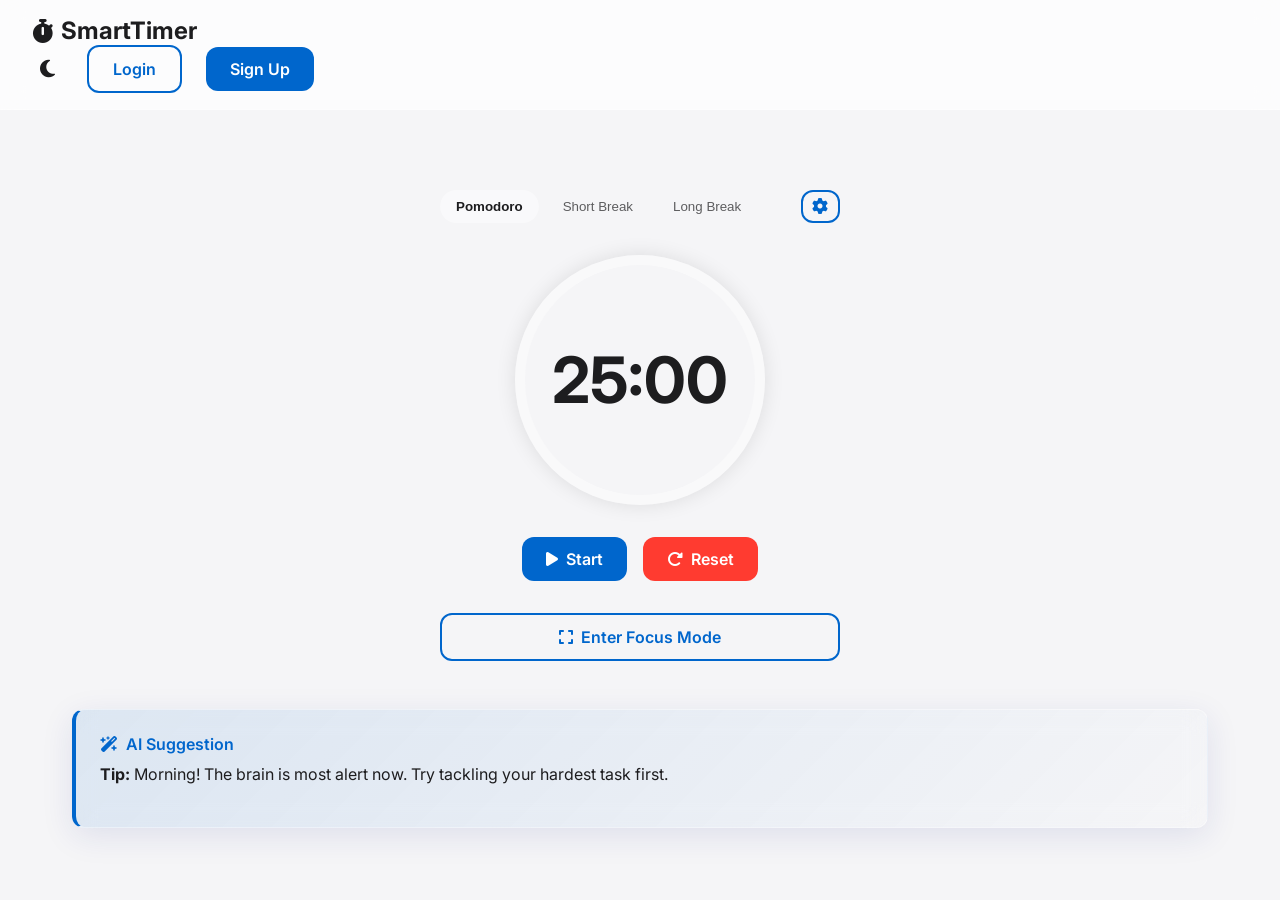
==== index.html @ f1d7639c "Initial commit" ====
<!DOCTYPE html>
<html lang="en">
<head>
    <meta charset="UTF-8">
    <meta name="viewport" content="width=device-width, initial-scale=1.0">
    <title>Smart Study Timer</title>
    <link rel="stylesheet" href="style.css">
    <link rel="stylesheet" href="https://cdnjs.cloudflare.com/ajax/libs/font-awesome/6.4.0/css/all.min.css">
</head>
<body>
    <nav>
        <div class="nav-brand">
            <i class="fa-solid fa-stopwatch"></i>
            <span>SmartTimer</span>
        </div>
        <div class="nav-links">
            <button class="theme-toggle" id="themeToggle" aria-label="Toggle Theme">
                <i class="fa-solid fa-moon"></i>
            </button>
            <a href="login.html" class="btn btn-outline">Login</a>
            <a href="register.html" class="btn btn-primary">Sign Up</a>
        </div>
    </nav>

    <div class="container">
        <div class="timer-container">
            <div class="timer-modes">
                <button class="timer-mode-btn active" data-mode="pomodoro">Pomodoro</button>
                <button class="timer-mode-btn" data-mode="shortBreak">Short Break</button>
                <button class="timer-mode-btn" data-mode="longBreak">Long Break</button>
                <button class="btn btn-outline" id="settingsBtn" style="padding: 0.4rem 0.6rem; margin-left: auto;" title="Timer Settings"><i class="fa-solid fa-gear"></i></button>
            </div>

            <div class="circular-progress" id="progressCircle">
                <div class="time-display" id="timeDisplay">25:00</div>
            </div>

            <div class="timer-controls">
                <button class="btn btn-primary" id="startBtn"><i class="fa-solid fa-play"></i> Start</button>
                <button class="btn btn-outline" id="pauseBtn" style="display:none;"><i class="fa-solid fa-pause"></i> Pause</button>
                <button class="btn btn-danger" id="resetBtn"><i class="fa-solid fa-rotate-right"></i> Reset</button>
            </div>

            <button class="btn btn-outline mt-1" id="focusModeBtn" style="width: 100%;">
                <i class="fa-solid fa-expand"></i> Enter Focus Mode
            </button>

            <div class="quote-display" id="quoteDisplay">
                "Stay focused, ignore the distractions, and you will accomplish your goals much faster."
            </div>
        </div>

        <div class="ai-suggestions glass-card">
            <div class="ai-header">
                <i class="fa-solid fa-wand-magic-sparkles"></i> AI Suggestion
            </div>
            <p id="aiText">Loading suggestion...</p>
        </div>

        <!-- Settings Modal -->
        <div class="modal" id="settingsModal">
            <div class="modal-content glass-card">
                <div class="modal-header">
                    <h3>Timer Settings</h3>
                    <button class="close-modal" id="closeSettingsBtn"><i class="fa-solid fa-xmark"></i></button>
                </div>
                <div class="settings-form">
                    <div class="form-group">
                        <label for="pomodoroSetting">Pomodoro (minutes)</label>
                        <input type="number" id="pomodoroSetting" class="form-input" min="1" value="25">
                    </div>
                    <div class="form-group">
                        <label for="shortBreakSetting">Short Break (minutes)</label>
                        <input type="number" id="shortBreakSetting" class="form-input" min="1" value="5">
                    </div>
                    <div class="form-group">
                        <label for="longBreakSetting">Long Break (minutes)</label>
                        <input type="number" id="longBreakSetting" class="form-input" min="1" value="15">
                    </div>
                    <button class="btn btn-primary mt-1" id="saveSettingsBtn" style="width: 100%;">Save Changes</button>
                </div>
            </div>
        </div>
    </div>

    <script src="script.js"></script>
</body>
</html>
---- style.css ----
@import url('https://fonts.googleapis.com/css2?family=Inter:wght@300;400;500;600;700&display=swap');

:root {
  /* Light Theme Variables */
  --bg-color: #f5f5f7;
  --text-color: #1d1d1f;
  --card-bg: rgba(255, 255, 255, 0.7);
  --card-border: rgba(255, 255, 255, 0.4);
  --primary-color: #0066cc;
  --primary-hover: #005bb5;
  --success-color: #28cd41;
  --danger-color: #ff3b30;
  --shadow: 0 8px 32px 0 rgba(31, 38, 135, 0.1);
  --glass-blur: blur(12px);
  --input-bg: rgba(255, 255, 255, 0.8);
  --input-border: rgba(0, 0, 0, 0.1);
}

[data-theme="dark"] {
  /* Dark Theme Variables */
  --bg-color: #121212;
  --text-color: #f5f5f7;
  --card-bg: rgba(30, 30, 30, 0.7);
  --card-border: rgba(255, 255, 255, 0.1);
  --primary-color: #0a84ff;
  --primary-hover: #0070e0;
  --success-color: #32d74b;
  --danger-color: #ff453a;
  --shadow: 0 8px 32px 0 rgba(0, 0, 0, 0.4);
  --input-bg: rgba(40, 40, 40, 0.8);
  --input-border: rgba(255, 255, 255, 0.2);
}

* {
  box-sizing: border-box;
  margin: 0;
  padding: 0;
}

body {
  font-family: 'Inter', sans-serif;
  background-color: var(--bg-color);
  color: var(--text-color);
  min-height: 100vh;
  transition: background-color 0.4s ease, color 0.4s ease;
  overflow-x: hidden;
}

/* Typography */
h1, h2, h3 { font-weight: 600; margin-bottom: 1rem; }
p { line-height: 1.6; margin-bottom: 1rem; }
a { color: var(--primary-color); text-decoration: none; transition: color 0.2s; }
a:hover { color: var(--primary-hover); }

/* Layout Utilities */
.container {
  width: 100%;
  max-width: 1200px;
  margin: 0 auto;
  padding: 2rem;
}

.flex-center {
  display: flex;
  justify-content: center;
  align-items: center;
}

.flex-between {
  display: flex;
  justify-content: space-between;
  align-items: center;
}

.flex-col {
  display: flex;
  flex-direction: column;
}

.grid {
  display: grid;
  gap: 1.5rem;
}
.grid-cols-2 { grid-template-columns: repeat(2, 1fr); }
.grid-cols-3 { grid-template-columns: repeat(3, 1fr); }

/* Glassmorphism Classes */
.glass-card {
  background: var(--card-bg);
  backdrop-filter: var(--glass-blur);
  -webkit-backdrop-filter: var(--glass-blur);
  border: 1px solid var(--card-border);
  border-radius: 20px;
  box-shadow: var(--shadow);
  padding: 2rem;
  transition: transform 0.3s ease, box-shadow 0.3s ease;
}
.glass-card:hover {
  transform: translateY(-5px);
  box-shadow: 0 12px 40px 0 rgba(0,0,0,0.15);
}

/* Navbar */
nav {
  padding: 1rem 2rem;
  background: var(--card-bg);
  backdrop-filter: var(--glass-blur);
  -webkit-backdrop-filter: var(--glass-blur);
  border-bottom: 1px solid var(--card-border);
  position: sticky;
  top: 0;
  z-index: 100;
}
.nav-brand { font-size: 1.5rem; font-weight: 700; display: flex; align-items: center; gap: 0.5rem; }
.nav-links { display: flex; gap: 1.5rem; align-items: center; }

/* Buttons */
.btn {
  padding: 0.75rem 1.5rem;
  border-radius: 12px;
  border: none;
  font-family: inherit;
  font-weight: 600;
  font-size: 1rem;
  cursor: pointer;
  transition: all 0.3s ease;
  display: inline-flex;
  align-items: center;
  justify-content: center;
  gap: 0.5rem;
}
.btn-primary { background-color: var(--primary-color); color: white; }
.btn-primary:hover { background-color: var(--primary-hover); transform: scale(1.02); }
.btn-outline { background: transparent; border: 2px solid var(--primary-color); color: var(--primary-color); }
.btn-outline:hover { background: var(--primary-color); color: white; }
.btn-danger { background-color: var(--danger-color); color: white; }
.btn-danger:hover { opacity: 0.9; }

/* Theme Toggle */
.theme-toggle {
  background: none;
  border: none;
  font-size: 1.25rem;
  color: var(--text-color);
  cursor: pointer;
  padding: 0.5rem;
  border-radius: 50%;
  transition: background-color 0.2s;
}
.theme-toggle:hover { background-color: rgba(128,128,128,0.2); }

/* Forms */
.form-group { margin-bottom: 1.5rem; }
.form-label { display: block; margin-bottom: 0.5rem; font-weight: 500; font-size: 0.9rem; }
.form-input {
  width: 100%;
  padding: 0.75rem 1rem;
  border-radius: 10px;
  border: 1px solid var(--input-border);
  background: var(--input-bg);
  color: var(--text-color);
  font-family: inherit;
  font-size: 1rem;
  transition: border-color 0.3s;
}
.form-input:focus { outline: none; border-color: var(--primary-color); }
.error-msg { color: var(--danger-color); font-size: 0.8rem; margin-top: 0.3rem; display: none; }
.error-msg.active { display: block; }

/* Pomodoro Timer */
.timer-container { text-align: center; margin: 3rem auto; max-width: 400px; }
.circular-progress {
  width: 250px;
  height: 250px;
  border-radius: 50%;
  background: conic-gradient(var(--primary-color) 360deg, var(--card-border) 0deg);
  display: flex;
  justify-content: center;
  align-items: center;
  margin: 0 auto 2rem;
  position: relative;
  box-shadow: 0 0 20px rgba(0,0,0,0.1);
}
.circular-progress::before {
  content: "";
  position: absolute;
  width: 230px;
  height: 230px;
  border-radius: 50%;
  background-color: var(--bg-color);
}
.time-display {
  position: relative;
  font-size: 4rem;
  font-weight: 700;
  color: var(--text-color);
}
.timer-controls { display: flex; gap: 1rem; justify-content: center; margin-bottom: 1rem; }
.timer-modes { display: flex; gap: 0.5rem; justify-content: center; margin-bottom: 2rem; }
.timer-mode-btn {
  background: none;
  border: none;
  padding: 0.5rem 1rem;
  color: var(--text-color);
  cursor: pointer;
  border-radius: 20px;
  opacity: 0.7;
}
.timer-mode-btn.active { background: var(--card-border); opacity: 1; font-weight: 600; }

/* Focus Mode */
.focus-mode-active {
  background-color: var(--bg-color); /* pure background */
}
.focus-mode-active nav,
.focus-mode-active .ai-suggestions,
.focus-mode-active .timer-modes {
  display: none !important;
}
.focus-mode-active .timer-container {
  position: absolute;
  top: 50%;
  left: 50%;
  transform: translate(-50%, -50%);
  margin: 0;
}
.quote-display { margin-top: 2rem; font-size: 1.2rem; font-style: italic; opacity: 0.8; display: none; }
.focus-mode-active .quote-display { display: block; }

/* Dashboard Elements */
.stats-card { text-align: center; }
.stats-number { font-size: 2.5rem; font-weight: 700; color: var(--primary-color); margin-bottom: 0.5rem; }
.stats-label { font-size: 0.9rem; opacity: 0.8; text-transform: uppercase; letter-spacing: 1px; }

/* Simple JS Charts */
.chart-container {
  height: 200px;
  display: flex;
  align-items: flex-end;
  gap: 10px;
  padding-top: 20px;
  border-bottom: 1px solid var(--card-border);
}
.chart-bar {
  flex: 1;
  background-color: var(--primary-color);
  border-radius: 4px 4px 0 0;
  transition: height 1s ease-out;
  position: relative;
}
.chart-bar::after {
  content: attr(data-val);
  position: absolute;
  top: -20px;
  left: 50%;
  transform: translateX(-50%);
  font-size: 0.8rem;
}

/* Gamification Badges */
.badges-container { display: flex; gap: 1rem; flex-wrap: wrap; }
.badge {
  padding: 0.5rem 1rem;
  border-radius: 20px;
  background: var(--card-border);
  display: flex;
  align-items: center;
  gap: 0.5rem;
  font-size: 0.9rem;
  font-weight: 600;
}
.badge.earned { background: var(--success-color); color: white; }

/* Goal List */
.goal-list { list-style: none; }
.goal-item {
  display: flex;
  align-items: center;
  justify-content: space-between;
  padding: 1rem;
  border-bottom: 1px solid var(--card-border);
}
.goal-item:last-child { border-bottom: none; }
.goal-content { display: flex; align-items: center; gap: 1rem; }
.goal-checkbox { width: 20px; height: 20px; cursor: pointer; }

/* AI Suggestions */
.ai-suggestions {
  margin-top: 2rem;
  padding: 1.5rem;
  border-radius: 12px;
  background: linear-gradient(135deg, rgba(0,102,204,0.1) 0%, rgba(0,0,0,0) 100%);
  border-left: 4px solid var(--primary-color);
}
.ai-header { display: flex; align-items: center; gap: 0.5rem; font-weight: 600; margin-bottom: 0.5rem; color: var(--primary-color); }

/* Notifications / Modals */
.modal-overlay {
  position: fixed;
  top: 0; left: 0; right: 0; bottom: 0;
  background: rgba(0,0,0,0.5);
  display: flex;
  justify-content: center;
  align-items: center;
  z-index: 1000;
  opacity: 0;
  pointer-events: none;
  transition: opacity 0.3s;
}
.modal-overlay.active { opacity: 1; pointer-events: all; }
.modal-content { max-width: 400px; width: 90%; text-align: center; }

/* Group Study UI */
.user-list { list-style: none; margin-top: 1rem; }
.user-item {
  display: flex;
  align-items: center;
  gap: 1rem;
  padding: 0.5rem 0;
}
.user-avatar {
  width: 40px; height: 40px;
  border-radius: 50%;
  background: var(--card-border);
  display: flex; justify-content: center; align-items: center;
}
.user-status {
  width: 10px; height: 10px;
  border-radius: 50%;
  background: var(--success-color);
}

/* Auth Container */
.auth-container {
  max-width: 400px;
  margin: 4rem auto;
}

/* Utilities */
.text-center { text-align: center; }
.mt-1 { margin-top: 1rem; }
.mt-2 { margin-top: 2rem; }
.mb-1 { margin-bottom: 1rem; }
.mb-2 { margin-bottom: 2rem; }
.hidden { display: none !important; }

@media (max-width: 768px) {
  .grid-cols-2, .grid-cols-3 { grid-template-columns: 1fr; }
  nav { padding: 1rem; }
  .nav-brand span { display: none; }
}

/* --- NEW SETTINGS MODAL --- */
.modal {
  display: none;
  position: fixed;
  top: 0; left: 0; width: 100%; height: 100%;
  background: rgba(0, 0, 0, 0.5);
  backdrop-filter: blur(5px);
  z-index: 1000;
  align-items: center;
  justify-content: center;
}
.modal.active {
  display: flex;
  animation: fadeIn 0.3s ease;
}
.modal-content {
  width: 90%;
  max-width: 400px;
  padding: 2rem;
  position: relative;
  text-align: left; /* Override previous */
}
.modal-header {
  display: flex;
  justify-content: space-between;
  align-items: center;
  margin-bottom: 1.5rem;
}
.close-modal {
  background: none;
  border: none;
  font-size: 1.5rem;
  color: var(--text-color);
  cursor: pointer;
  opacity: 0.7;
}
.close-modal:hover { opacity: 1; }
.settings-form .form-group { margin-bottom: 1rem; }
.settings-form label {
  display: block;
  margin-bottom: 0.5rem;
  font-size: 0.9rem;
  opacity: 0.9;
}
@keyframes fadeIn { from { opacity: 0; } to { opacity: 1; } }

/* --- TIMETABLE --- */
.timetable-container {
  display: flex;
  flex-direction: column;
  gap: 0.5rem;
  padding-right: 0.5rem;
}
/* Scrollbar styling for timetable */
.timetable-container::-webkit-scrollbar {
  width: 6px;
}
.timetable-container::-webkit-scrollbar-track {
  background: rgba(0,0,0,0.05); 
  border-radius: 4px;
}
.timetable-container::-webkit-scrollbar-thumb {
  background: var(--card-border); 
  border-radius: 4px;
}
.timetable-item {
  display: flex;
  align-items: center;
  padding: 0.75rem;
  background: rgba(255, 255, 255, 0.05);
  border-radius: 8px;
  font-size: 0.9rem;
  border-left: 4px solid var(--primary-color);
}
.timetable-item.break {
  border-left-color: var(--secondary-color, #ff9500);
  background: rgba(255, 255, 255, 0.02);
}
.timetable-time {
  font-weight: 600;
  margin-right: 1rem;
  min-width: 100px;
}

/* --- TOAST NOTIFICATION --- */
.toast {
  position: fixed;
  bottom: 2rem;
  right: 2rem;
  background: var(--card-bg);
  backdrop-filter: var(--glass-blur);
  border: 1px solid var(--card-border);
  padding: 1rem 1.5rem;
  border-radius: 12px;
  box-shadow: 0 10px 30px rgba(0,0,0,0.2);
  display: flex;
  align-items: center;
  gap: 0.75rem;
  z-index: 1001;
  transform: translateY(100px);
  opacity: 0;
  transition: all 0.3s cubic-bezier(0.175, 0.885, 0.32, 1.275);
}
.toast.show {
  transform: translateY(0);
  opacity: 1;
}
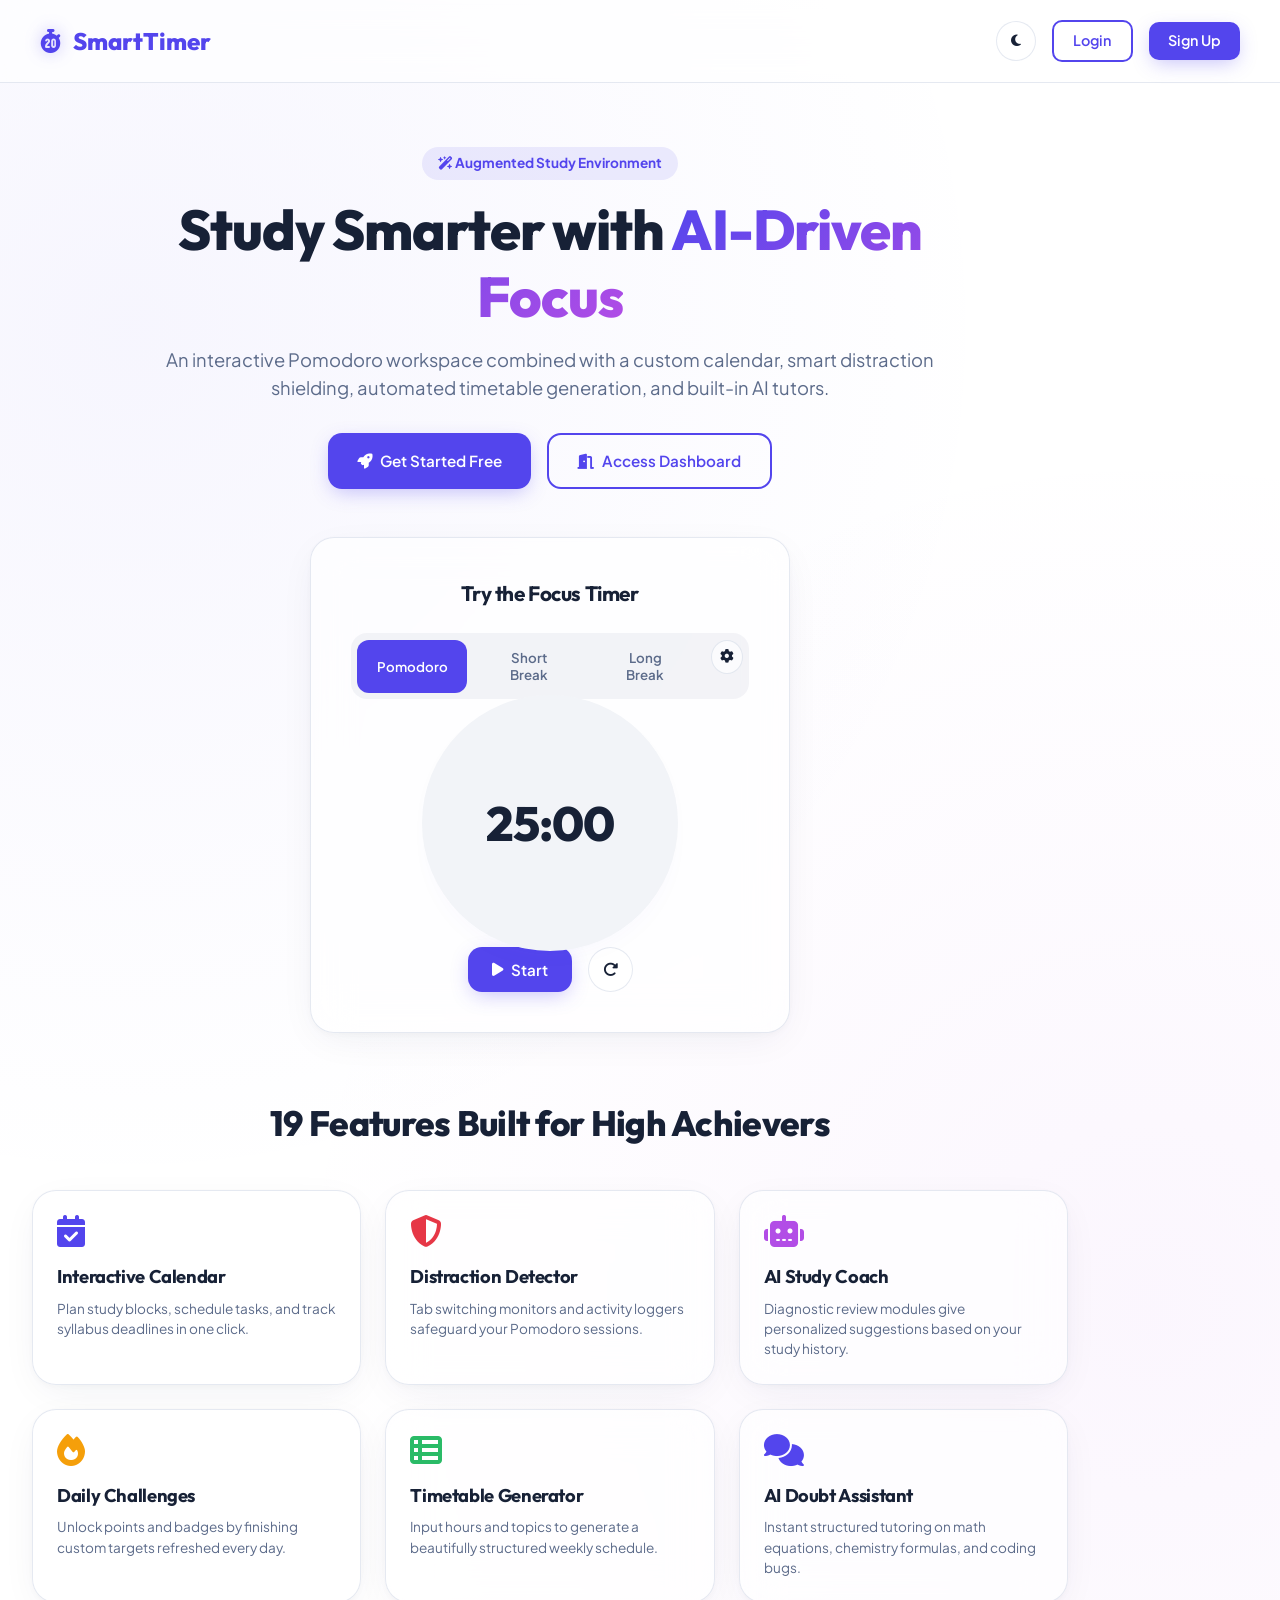
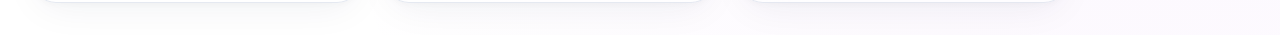
==== commit efae6f3a: "Initial commit" ====
--- a/index.html
+++ b/index.html
@@ -3,82 +3,126 @@
 <head>
     <meta charset="UTF-8">
     <meta name="viewport" content="width=device-width, initial-scale=1.0">
-    <title>Smart Study Timer</title>
+    <title>Smart Study Timer - Elevate Your Focus</title>
     <link rel="stylesheet" href="style.css">
     <link rel="stylesheet" href="https://cdnjs.cloudflare.com/ajax/libs/font-awesome/6.4.0/css/all.min.css">
 </head>
-<body>
-    <nav>
-        <div class="nav-brand">
-            <i class="fa-solid fa-stopwatch"></i>
+<body style="background: radial-gradient(circle at 10% 20%, hsla(245, 82%, 60%, 0.05), transparent 50%), radial-gradient(circle at 90% 80%, hsla(280, 75%, 60%, 0.05), transparent 50%);">
+    <!-- Navigation Bar -->
+    <nav style="display: flex; justify-content: space-between; align-items: center; padding: 1.25rem 2.5rem; background: var(--card-bg); backdrop-filter: var(--glass-blur); -webkit-backdrop-filter: var(--glass-blur); border-bottom: 1px solid var(--card-border); sticky: top; z-index: 100;">
+        <div class="sidebar-logo" style="margin: 0; padding: 0;">
+            <i class="fa-solid fa-stopwatch-20"></i>
             <span>SmartTimer</span>
         </div>
-        <div class="nav-links">
-            <button class="theme-toggle" id="themeToggle" aria-label="Toggle Theme">
+        <div class="nav-links" style="display: flex; gap: 1rem; align-items: center;">
+            <button class="btn-icon" id="themeToggle" aria-label="Toggle Theme" style="width: 40px; height: 40px;">
                 <i class="fa-solid fa-moon"></i>
             </button>
-            <a href="login.html" class="btn btn-outline">Login</a>
-            <a href="register.html" class="btn btn-primary">Sign Up</a>
+            <a href="login.html" class="btn btn-outline" style="padding: 0.5rem 1.2rem; border-radius: 10px; font-size: 0.9rem;">Login</a>
+            <a href="register.html" class="btn btn-primary" style="padding: 0.5rem 1.2rem; border-radius: 10px; font-size: 0.9rem;">Sign Up</a>
         </div>
     </nav>
 
-    <div class="container">
-        <div class="timer-container">
-            <div class="timer-modes">
+    <!-- Hero Section -->
+    <div class="container" style="max-width: 1100px; padding: 4rem 2rem 2rem; text-align: center;">
+        <div style="max-width: 800px; margin: 0 auto 3rem;">
+            <span style="background: hsla(245, 82%, 60%, 0.1); color: var(--primary-color); padding: 0.4rem 1rem; border-radius: 99px; font-size: 0.85rem; font-weight: 700; display: inline-block; margin-bottom: 1rem;">
+                <i class="fa-solid fa-wand-magic-sparkles"></i> Augmented Study Environment
+            </span>
+            <h1 style="font-size: 3.5rem; line-height: 1.2; font-weight: 800; font-family: var(--font-heading); margin-bottom: 1rem;">
+                Study Smarter with <span style="background: linear-gradient(135deg, var(--primary-color), var(--accent-color)); -webkit-background-clip: text; -webkit-text-fill-color: transparent;">AI-Driven Focus</span>
+            </h1>
+            <p style="font-size: 1.15rem; color: var(--text-muted); margin-bottom: 2rem;">
+                An interactive Pomodoro workspace combined with a custom calendar, smart distraction shielding, automated timetable generation, and built-in AI tutors.
+            </p>
+            <div style="display: flex; gap: 1rem; justify-content: center; flex-wrap: wrap;">
+                <a href="register.html" class="btn btn-primary btn-lg" style="padding: 0.9rem 1.8rem; border-radius: 14px;"><i class="fa-solid fa-rocket"></i> Get Started Free</a>
+                <a href="login.html" class="btn btn-outline btn-lg" style="padding: 0.9rem 1.8rem; border-radius: 14px;"><i class="fa-solid fa-door-open"></i> Access Dashboard</a>
+            </div>
+        </div>
+
+        <!-- Quick Demo Timer -->
+        <div class="glass-card text-center" style="max-width: 480px; margin: 0 auto 4rem; padding: 2.5rem; position: relative;">
+            <h3 style="font-size: 1.3rem; margin-bottom: 1.5rem;">Try the Focus Timer</h3>
+            
+            <div class="timer-modes" style="margin-bottom: 1.5rem;">
                 <button class="timer-mode-btn active" data-mode="pomodoro">Pomodoro</button>
                 <button class="timer-mode-btn" data-mode="shortBreak">Short Break</button>
                 <button class="timer-mode-btn" data-mode="longBreak">Long Break</button>
-                <button class="btn btn-outline" id="settingsBtn" style="padding: 0.4rem 0.6rem; margin-left: auto;" title="Timer Settings"><i class="fa-solid fa-gear"></i></button>
+                <button class="btn-icon" id="settingsBtn" style="width: 34px; height: 34px; margin-left: 0.25rem;"><i class="fa-solid fa-gear" style="font-size: 0.85rem;"></i></button>
             </div>
 
-            <div class="circular-progress" id="progressCircle">
-                <div class="time-display" id="timeDisplay">25:00</div>
+            <div class="circular-progress" id="progressCircle" style="width: 200px; height: 200px; margin-bottom: 1.5rem;">
+                <div class="time-display" id="timeDisplay" style="font-size: 3rem;">25:00</div>
             </div>
 
-            <div class="timer-controls">
+            <div class="timer-controls" style="margin-bottom: 0;">
                 <button class="btn btn-primary" id="startBtn"><i class="fa-solid fa-play"></i> Start</button>
                 <button class="btn btn-outline" id="pauseBtn" style="display:none;"><i class="fa-solid fa-pause"></i> Pause</button>
-                <button class="btn btn-danger" id="resetBtn"><i class="fa-solid fa-rotate-right"></i> Reset</button>
-            </div>
-
-            <button class="btn btn-outline mt-1" id="focusModeBtn" style="width: 100%;">
-                <i class="fa-solid fa-expand"></i> Enter Focus Mode
-            </button>
-
-            <div class="quote-display" id="quoteDisplay">
-                "Stay focused, ignore the distractions, and you will accomplish your goals much faster."
+                <button class="btn btn-icon" id="resetBtn"><i class="fa-solid fa-rotate-right"></i></button>
             </div>
         </div>
 
-        <div class="ai-suggestions glass-card">
-            <div class="ai-header">
-                <i class="fa-solid fa-wand-magic-sparkles"></i> AI Suggestion
+        <!-- Features Grid -->
+        <div style="margin-top: 2rem;">
+            <h2 style="font-size: 2.2rem; font-weight: 800; font-family: var(--font-heading); margin-bottom: 2.5rem;">19 Features Built for High Achievers</h2>
+            
+            <div class="grid-cols-12" style="gap: 1.5rem; text-align: left;">
+                <div class="col-span-4 glass-card" style="padding: 1.5rem;">
+                    <i class="fa-solid fa-calendar-check" style="font-size: 2rem; color: var(--primary-color); margin-bottom: 1rem;"></i>
+                    <h3 style="font-size: 1.15rem; margin-bottom: 0.5rem;">Interactive Calendar</h3>
+                    <p style="font-size: 0.85rem; color: var(--text-muted); margin: 0;">Plan study blocks, schedule tasks, and track syllabus deadlines in one click.</p>
+                </div>
+                <div class="col-span-4 glass-card" style="padding: 1.5rem;">
+                    <i class="fa-solid fa-shield-halved" style="font-size: 2rem; color: var(--danger-color); margin-bottom: 1rem;"></i>
+                    <h3 style="font-size: 1.15rem; margin-bottom: 0.5rem;">Distraction Detector</h3>
+                    <p style="font-size: 0.85rem; color: var(--text-muted); margin: 0;">Tab switching monitors and activity loggers safeguard your Pomodoro sessions.</p>
+                </div>
+                <div class="col-span-4 glass-card" style="padding: 1.5rem;">
+                    <i class="fa-solid fa-robot" style="font-size: 2rem; color: var(--accent-color); margin-bottom: 1rem;"></i>
+                    <h3 style="font-size: 1.15rem; margin-bottom: 0.5rem;">AI Study Coach</h3>
+                    <p style="font-size: 0.85rem; color: var(--text-muted); margin: 0;">Diagnostic review modules give personalized suggestions based on your study history.</p>
+                </div>
+                <div class="col-span-4 glass-card" style="padding: 1.5rem;">
+                    <i class="fa-solid fa-fire" style="font-size: 2rem; color: var(--warning-color); margin-bottom: 1rem;"></i>
+                    <h3 style="font-size: 1.15rem; margin-bottom: 0.5rem;">Daily Challenges</h3>
+                    <p style="font-size: 0.85rem; color: var(--text-muted); margin: 0;">Unlock points and badges by finishing custom targets refreshed every day.</p>
+                </div>
+                <div class="col-span-4 glass-card" style="padding: 1.5rem;">
+                    <i class="fa-solid fa-table-list" style="font-size: 2rem; color: var(--success-color); margin-bottom: 1rem;"></i>
+                    <h3 style="font-size: 1.15rem; margin-bottom: 0.5rem;">Timetable Generator</h3>
+                    <p style="font-size: 0.85rem; color: var(--text-muted); margin: 0;">Input hours and topics to generate a beautifully structured weekly schedule.</p>
+                </div>
+                <div class="col-span-4 glass-card" style="padding: 1.5rem;">
+                    <i class="fa-solid fa-comments" style="font-size: 2rem; color: var(--primary-color); margin-bottom: 1rem;"></i>
+                    <h3 style="font-size: 1.15rem; margin-bottom: 0.5rem;">AI Doubt Assistant</h3>
+                    <p style="font-size: 0.85rem; color: var(--text-muted); margin: 0;">Instant structured tutoring on math equations, chemistry formulas, and coding bugs.</p>
+                </div>
             </div>
-            <p id="aiText">Loading suggestion...</p>
         </div>
+    </div>
 
-        <!-- Settings Modal -->
-        <div class="modal" id="settingsModal">
-            <div class="modal-content glass-card">
-                <div class="modal-header">
-                    <h3>Timer Settings</h3>
-                    <button class="close-modal" id="closeSettingsBtn"><i class="fa-solid fa-xmark"></i></button>
+    <!-- Settings Modal -->
+    <div class="modal" id="settingsModal">
+        <div class="modal-content glass-card">
+            <div class="modal-header">
+                <h3>Timer Settings</h3>
+                <button class="close-modal" id="closeSettingsBtn"><i class="fa-solid fa-xmark"></i></button>
+            </div>
+            <div class="settings-form">
+                <div class="form-group">
+                    <label class="form-label">Pomodoro (minutes)</label>
+                    <input type="number" id="pomodoroSetting" class="form-input" min="1" value="25">
                 </div>
-                <div class="settings-form">
-                    <div class="form-group">
-                        <label for="pomodoroSetting">Pomodoro (minutes)</label>
-                        <input type="number" id="pomodoroSetting" class="form-input" min="1" value="25">
-                    </div>
-                    <div class="form-group">
-                        <label for="shortBreakSetting">Short Break (minutes)</label>
-                        <input type="number" id="shortBreakSetting" class="form-input" min="1" value="5">
-                    </div>
-                    <div class="form-group">
-                        <label for="longBreakSetting">Long Break (minutes)</label>
-                        <input type="number" id="longBreakSetting" class="form-input" min="1" value="15">
-                    </div>
-                    <button class="btn btn-primary mt-1" id="saveSettingsBtn" style="width: 100%;">Save Changes</button>
+                <div class="form-group">
+                    <label class="form-label">Short Break (minutes)</label>
+                    <input type="number" id="shortBreakSetting" class="form-input" min="1" value="5">
                 </div>
+                <div class="form-group">
+                    <label class="form-label">Long Break (minutes)</label>
+                    <input type="number" id="longBreakSetting" class="form-input" min="1" value="15">
+                </div>
+                <button class="btn btn-primary w-full mt-1" id="saveSettingsBtn">Save Settings</button>
             </div>
         </div>
     </div>
--- a/style.css
+++ b/style.css
@@ -1,34 +1,52 @@
-@import url('https://fonts.googleapis.com/css2?family=Inter:wght@300;400;500;600;700&display=swap');
+@import url('https://fonts.googleapis.com/css2?family=Outfit:wght@300;400;500;600;700;800&family=Plus+Jakarta+Sans:wght@300;400;500;600;700;800&display=swap');
 
 :root {
-  /* Light Theme Variables */
-  --bg-color: #f5f5f7;
-  --text-color: #1d1d1f;
-  --card-bg: rgba(255, 255, 255, 0.7);
-  --card-border: rgba(255, 255, 255, 0.4);
-  --primary-color: #0066cc;
-  --primary-hover: #005bb5;
-  --success-color: #28cd41;
-  --danger-color: #ff3b30;
-  --shadow: 0 8px 32px 0 rgba(31, 38, 135, 0.1);
-  --glass-blur: blur(12px);
-  --input-bg: rgba(255, 255, 255, 0.8);
-  --input-border: rgba(0, 0, 0, 0.1);
+  /* Premium Light Theme (HSL-tailored) */
+  --bg-color: hsl(220, 30%, 96%);
+  --text-color: hsl(220, 40%, 15%);
+  --text-muted: hsl(220, 20%, 45%);
+  --card-bg: hsla(0, 0%, 100%, 0.65);
+  --card-border: hsla(220, 30%, 80%, 0.4);
+  --primary-color: hsl(245, 82%, 60%);
+  --primary-hover: hsl(245, 82%, 52%);
+  --primary-glow: hsla(245, 82%, 60%, 0.35);
+  --success-color: hsl(145, 63%, 45%);
+  --success-bg: hsla(145, 63%, 45%, 0.1);
+  --danger-color: hsl(355, 78%, 56%);
+  --danger-bg: hsla(355, 78%, 56%, 0.1);
+  --warning-color: hsl(38, 92%, 50%);
+  --warning-bg: hsla(38, 92%, 50%, 0.1);
+  --accent-color: hsl(280, 75%, 60%);
+  --shadow: 0 10px 40px -10px hsla(220, 40%, 20%, 0.08), 0 2px 10px hsla(220, 40%, 20%, 0.03);
+  --glass-blur: blur(20px);
+  --input-bg: hsla(0, 0%, 100%, 0.8);
+  --input-border: hsla(220, 20%, 80%, 0.5);
+  --sidebar-width: 280px;
+  --transition: all 0.3s cubic-bezier(0.4, 0, 0.2, 1);
+  --font-heading: 'Outfit', sans-serif;
+  --font-body: 'Plus Jakarta Sans', sans-serif;
 }
 
 [data-theme="dark"] {
-  /* Dark Theme Variables */
-  --bg-color: #121212;
-  --text-color: #f5f5f7;
-  --card-bg: rgba(30, 30, 30, 0.7);
-  --card-border: rgba(255, 255, 255, 0.1);
-  --primary-color: #0a84ff;
-  --primary-hover: #0070e0;
-  --success-color: #32d74b;
-  --danger-color: #ff453a;
-  --shadow: 0 8px 32px 0 rgba(0, 0, 0, 0.4);
-  --input-bg: rgba(40, 40, 40, 0.8);
-  --input-border: rgba(255, 255, 255, 0.2);
+  /* Premium Dark Theme */
+  --bg-color: hsl(222, 47%, 7%);
+  --text-color: hsl(210, 40%, 98%);
+  --text-muted: hsl(215, 25%, 70%);
+  --card-bg: hsla(222, 47%, 11%, 0.65);
+  --card-border: hsla(217, 32%, 18%, 0.85);
+  --primary-color: hsl(245, 100%, 65%);
+  --primary-hover: hsl(245, 100%, 70%);
+  --primary-glow: hsla(245, 100%, 65%, 0.45);
+  --success-color: hsl(145, 80%, 45%);
+  --success-bg: hsla(145, 80%, 45%, 0.15);
+  --danger-color: hsl(355, 100%, 65%);
+  --danger-bg: hsla(355, 100%, 65%, 0.15);
+  --warning-color: hsl(42, 100%, 55%);
+  --warning-bg: hsla(42, 100%, 55%, 0.15);
+  --accent-color: hsl(280, 90%, 65%);
+  --shadow: 0 15px 50px -15px hsla(0, 0%, 0%, 0.5);
+  --input-bg: hsla(222, 47%, 10%, 0.8);
+  --input-border: hsla(217, 32%, 20%, 0.8);
 }
 
 * {
@@ -38,422 +56,978 @@
 }
 
 body {
-  font-family: 'Inter', sans-serif;
+  font-family: var(--font-body);
   background-color: var(--bg-color);
   color: var(--text-color);
   min-height: 100vh;
-  transition: background-color 0.4s ease, color 0.4s ease;
+  transition: background-color 0.5s ease, color 0.5s ease;
   overflow-x: hidden;
-}
-
-/* Typography */
-h1, h2, h3 { font-weight: 600; margin-bottom: 1rem; }
-p { line-height: 1.6; margin-bottom: 1rem; }
-a { color: var(--primary-color); text-decoration: none; transition: color 0.2s; }
-a:hover { color: var(--primary-hover); }
-
-/* Layout Utilities */
-.container {
-  width: 100%;
-  max-width: 1200px;
-  margin: 0 auto;
-  padding: 2rem;
-}
-
-.flex-center {
-  display: flex;
-  justify-content: center;
-  align-items: center;
-}
-
-.flex-between {
+  line-height: 1.5;
+}
+
+h1, h2, h3, h4, h5, h6 {
+  font-family: var(--font-heading);
+  font-weight: 700;
+  letter-spacing: -0.02em;
+}
+
+a {
+  color: var(--primary-color);
+  text-decoration: none;
+  transition: var(--transition);
+}
+a:hover {
+  color: var(--primary-hover);
+}
+
+/* Scrollbars */
+::-webkit-scrollbar {
+  width: 8px;
+  height: 8px;
+}
+::-webkit-scrollbar-track {
+  background: transparent;
+}
+::-webkit-scrollbar-thumb {
+  background: var(--card-border);
+  border-radius: 99px;
+}
+::-webkit-scrollbar-thumb:hover {
+  background: var(--text-muted);
+}
+
+/* Core App Layout */
+.app-layout {
+  display: flex;
+  min-height: 100vh;
+  position: relative;
+}
+
+/* Sidebar Styling */
+.sidebar {
+  width: var(--sidebar-width);
+  background: var(--card-bg);
+  backdrop-filter: var(--glass-blur);
+  -webkit-backdrop-filter: var(--glass-blur);
+  border-right: 1px solid var(--card-border);
+  padding: 1.75rem;
+  display: flex;
+  flex-direction: column;
+  height: 100vh;
+  position: fixed;
+  left: 0;
+  top: 0;
+  z-index: 99;
+  transition: var(--transition);
+}
+
+.sidebar-logo {
+  display: flex;
+  align-items: center;
+  gap: 0.75rem;
+  font-size: 1.5rem;
+  font-weight: 800;
+  font-family: var(--font-heading);
+  color: var(--primary-color);
+  margin-bottom: 2rem;
+  padding-left: 0.5rem;
+}
+.sidebar-logo i {
+  filter: drop-shadow(0 0 8px var(--primary-glow));
+}
+
+.user-profile-summary {
+  background: hsla(245, 82%, 60%, 0.06);
+  border: 1px solid hsla(245, 82%, 60%, 0.15);
+  border-radius: 16px;
+  padding: 1rem;
+  margin-bottom: 2rem;
+  display: flex;
+  flex-direction: column;
+  gap: 0.5rem;
+}
+.user-profile-summary .user-name {
+  font-weight: 700;
+  font-size: 1.05rem;
+  white-space: nowrap;
+  overflow: hidden;
+  text-overflow: ellipsis;
+}
+.user-profile-summary .user-score-row {
   display: flex;
   justify-content: space-between;
   align-items: center;
-}
-
-.flex-col {
-  display: flex;
-  flex-direction: column;
-}
-
-.grid {
-  display: grid;
-  gap: 1.5rem;
-}
-.grid-cols-2 { grid-template-columns: repeat(2, 1fr); }
-.grid-cols-3 { grid-template-columns: repeat(3, 1fr); }
-
-/* Glassmorphism Classes */
+  font-size: 0.85rem;
+}
+.user-profile-summary .user-points {
+  color: var(--primary-color);
+  font-weight: 700;
+}
+.user-profile-summary .user-streak {
+  display: flex;
+  align-items: center;
+  gap: 0.25rem;
+  color: var(--warning-color);
+  font-weight: 700;
+}
+
+.sidebar-nav {
+  display: flex;
+  flex-direction: column;
+  gap: 0.4rem;
+  flex-grow: 1;
+  overflow-y: auto;
+}
+.nav-link {
+  display: flex;
+  align-items: center;
+  gap: 0.85rem;
+  padding: 0.8rem 1rem;
+  border-radius: 12px;
+  color: var(--text-muted);
+  font-weight: 600;
+  font-size: 0.95rem;
+  cursor: pointer;
+  transition: var(--transition);
+  border: 1px solid transparent;
+}
+.nav-link:hover {
+  background: hsla(220, 20%, 50%, 0.08);
+  color: var(--text-color);
+  transform: translateX(3px);
+}
+.nav-link.active {
+  background: var(--primary-color);
+  color: white;
+  border: 1px solid var(--primary-glow);
+  box-shadow: 0 8px 20px -6px var(--primary-glow);
+}
+.nav-link i {
+  font-size: 1.1rem;
+  width: 20px;
+  text-align: center;
+}
+
+.sidebar-footer {
+  margin-top: auto;
+  padding-top: 1rem;
+  display: flex;
+  flex-direction: column;
+  gap: 0.75rem;
+}
+
+/* Main Workspace */
+.main-content {
+  flex-grow: 1;
+  margin-left: var(--sidebar-width);
+  padding: 2.5rem;
+  min-height: 100vh;
+  transition: var(--transition);
+}
+
+.top-navbar {
+  display: flex;
+  justify-content: space-between;
+  align-items: center;
+  margin-bottom: 2rem;
+}
+.page-title h2 {
+  font-size: 2rem;
+  font-weight: 800;
+}
+.page-title p {
+  font-size: 0.95rem;
+  color: var(--text-muted);
+}
+.nav-actions {
+  display: flex;
+  align-items: center;
+  gap: 1rem;
+}
+
+/* Glassmorphism Cards */
 .glass-card {
   background: var(--card-bg);
   backdrop-filter: var(--glass-blur);
   -webkit-backdrop-filter: var(--glass-blur);
   border: 1px solid var(--card-border);
-  border-radius: 20px;
+  border-radius: 24px;
   box-shadow: var(--shadow);
   padding: 2rem;
-  transition: transform 0.3s ease, box-shadow 0.3s ease;
+  transition: transform 0.3s ease, box-shadow 0.3s ease, border-color 0.3s ease;
 }
 .glass-card:hover {
-  transform: translateY(-5px);
-  box-shadow: 0 12px 40px 0 rgba(0,0,0,0.15);
-}
-
-/* Navbar */
-nav {
-  padding: 1rem 2rem;
-  background: var(--card-bg);
-  backdrop-filter: var(--glass-blur);
-  -webkit-backdrop-filter: var(--glass-blur);
-  border-bottom: 1px solid var(--card-border);
-  position: sticky;
-  top: 0;
-  z-index: 100;
-}
-.nav-brand { font-size: 1.5rem; font-weight: 700; display: flex; align-items: center; gap: 0.5rem; }
-.nav-links { display: flex; gap: 1.5rem; align-items: center; }
+  border-color: hsla(245, 82%, 60%, 0.15);
+}
+
+/* Grid Layouts */
+.grid-cols-12 { display: grid; grid-template-columns: repeat(12, 1fr); gap: 1.5rem; }
+.col-span-4 { grid-column: span 4; }
+.col-span-5 { grid-column: span 5; }
+.col-span-6 { grid-column: span 6; }
+.col-span-7 { grid-column: span 7; }
+.col-span-8 { grid-column: span 8; }
+.col-span-12 { grid-column: span 12; }
 
 /* Buttons */
 .btn {
   padding: 0.75rem 1.5rem;
-  border-radius: 12px;
+  border-radius: 14px;
   border: none;
   font-family: inherit;
   font-weight: 600;
-  font-size: 1rem;
+  font-size: 0.95rem;
   cursor: pointer;
-  transition: all 0.3s ease;
+  transition: var(--transition);
   display: inline-flex;
   align-items: center;
   justify-content: center;
   gap: 0.5rem;
 }
-.btn-primary { background-color: var(--primary-color); color: white; }
-.btn-primary:hover { background-color: var(--primary-hover); transform: scale(1.02); }
-.btn-outline { background: transparent; border: 2px solid var(--primary-color); color: var(--primary-color); }
-.btn-outline:hover { background: var(--primary-color); color: white; }
-.btn-danger { background-color: var(--danger-color); color: white; }
-.btn-danger:hover { opacity: 0.9; }
-
-/* Theme Toggle */
-.theme-toggle {
-  background: none;
-  border: none;
-  font-size: 1.25rem;
+.btn-primary {
+  background-color: var(--primary-color);
+  color: white;
+  box-shadow: 0 6px 20px -4px var(--primary-glow);
+}
+.btn-primary:hover {
+  background-color: var(--primary-hover);
+  transform: translateY(-2px);
+  box-shadow: 0 8px 25px -4px var(--primary-glow);
+}
+.btn-outline {
+  background: transparent;
+  border: 2px solid var(--primary-color);
+  color: var(--primary-color);
+}
+.btn-outline:hover {
+  background: var(--primary-color);
+  color: white;
+}
+.btn-danger {
+  background-color: var(--danger-color);
+  color: white;
+}
+.btn-danger:hover {
+  opacity: 0.95;
+  transform: translateY(-2px);
+}
+.btn-success {
+  background-color: var(--success-color);
+  color: white;
+}
+.btn-success:hover {
+  opacity: 0.95;
+  transform: translateY(-2px);
+}
+.btn-icon {
+  width: 45px;
+  height: 45px;
+  padding: 0;
+  border-radius: 50%;
+  background: var(--card-bg);
+  border: 1px solid var(--card-border);
   color: var(--text-color);
-  cursor: pointer;
-  padding: 0.5rem;
-  border-radius: 50%;
-  transition: background-color 0.2s;
-}
-.theme-toggle:hover { background-color: rgba(128,128,128,0.2); }
-
-/* Forms */
-.form-group { margin-bottom: 1.5rem; }
-.form-label { display: block; margin-bottom: 0.5rem; font-weight: 500; font-size: 0.9rem; }
+}
+.btn-icon:hover {
+  background: rgba(128, 128, 128, 0.1);
+  transform: scale(1.05);
+}
+
+/* Forms & Inputs */
+.form-group {
+  margin-bottom: 1.25rem;
+}
+.form-label {
+  display: block;
+  margin-bottom: 0.5rem;
+  font-weight: 600;
+  font-size: 0.9rem;
+  color: var(--text-muted);
+}
 .form-input {
   width: 100%;
-  padding: 0.75rem 1rem;
-  border-radius: 10px;
+  padding: 0.8rem 1.1rem;
+  border-radius: 12px;
   border: 1px solid var(--input-border);
   background: var(--input-bg);
   color: var(--text-color);
   font-family: inherit;
-  font-size: 1rem;
-  transition: border-color 0.3s;
-}
-.form-input:focus { outline: none; border-color: var(--primary-color); }
-.error-msg { color: var(--danger-color); font-size: 0.8rem; margin-top: 0.3rem; display: none; }
-.error-msg.active { display: block; }
-
-/* Pomodoro Timer */
-.timer-container { text-align: center; margin: 3rem auto; max-width: 400px; }
+  font-size: 0.95rem;
+  transition: var(--transition);
+}
+.form-input:focus {
+  outline: none;
+  border-color: var(--primary-color);
+  box-shadow: 0 0 0 3px var(--primary-glow);
+}
+
+/* Tabs */
+.tab-content {
+  display: none;
+  animation: tabFadeIn 0.4s ease forwards;
+}
+.tab-content.active {
+  display: block;
+}
+@keyframes tabFadeIn {
+  from { opacity: 0; transform: translateY(15px); }
+  to { opacity: 1; transform: translateY(0); }
+}
+
+/* TIMER COMPONENT */
+.timer-modes {
+  display: flex;
+  gap: 0.5rem;
+  background: hsla(220, 20%, 50%, 0.08);
+  padding: 0.4rem;
+  border-radius: 16px;
+  width: fit-content;
+  margin: 0 auto 2.5rem;
+}
+.timer-mode-btn {
+  background: none;
+  border: none;
+  padding: 0.6rem 1.2rem;
+  color: var(--text-muted);
+  cursor: pointer;
+  border-radius: 12px;
+  font-family: inherit;
+  font-weight: 600;
+  transition: var(--transition);
+}
+.timer-mode-btn.active {
+  background: var(--primary-color);
+  color: white;
+}
 .circular-progress {
-  width: 250px;
-  height: 250px;
+  width: 280px;
+  height: 280px;
   border-radius: 50%;
-  background: conic-gradient(var(--primary-color) 360deg, var(--card-border) 0deg);
   display: flex;
   justify-content: center;
   align-items: center;
-  margin: 0 auto 2rem;
+  margin: 0 auto 2.5rem;
   position: relative;
-  box-shadow: 0 0 20px rgba(0,0,0,0.1);
+  box-shadow: 0 10px 40px -10px var(--primary-glow);
+  transition: var(--transition);
 }
 .circular-progress::before {
   content: "";
   position: absolute;
-  width: 230px;
-  height: 230px;
+  width: 256px;
+  height: 256px;
   border-radius: 50%;
   background-color: var(--bg-color);
 }
 .time-display {
   position: relative;
-  font-size: 4rem;
+  font-family: var(--font-heading);
+  font-size: 5rem;
+  font-weight: 800;
+  color: var(--text-color);
+  letter-spacing: -0.02em;
+}
+.timer-controls {
+  display: flex;
+  gap: 1rem;
+  justify-content: center;
+  margin-bottom: 2rem;
+}
+
+/* Ambient Audio Mixer */
+.ambient-title {
+  font-size: 0.95rem;
   font-weight: 700;
-  color: var(--text-color);
-}
-.timer-controls { display: flex; gap: 1rem; justify-content: center; margin-bottom: 1rem; }
-.timer-modes { display: flex; gap: 0.5rem; justify-content: center; margin-bottom: 2rem; }
-.timer-mode-btn {
+  margin-bottom: 0.8rem;
+  display: flex;
+  align-items: center;
+  gap: 0.5rem;
+}
+.ambient-mixer {
+  display: flex;
+  flex-direction: column;
+  gap: 0.8rem;
+}
+.ambient-sound-row {
+  display: flex;
+  align-items: center;
+  justify-content: space-between;
+  background: hsla(220, 20%, 50%, 0.05);
+  padding: 0.6rem 1rem;
+  border-radius: 12px;
+}
+.ambient-sound-info {
+  display: flex;
+  align-items: center;
+  gap: 0.6rem;
+  font-size: 0.9rem;
+  font-weight: 600;
+}
+.ambient-sound-info i {
+  width: 20px;
+  color: var(--primary-color);
+}
+.sound-toggle-btn {
   background: none;
   border: none;
-  padding: 0.5rem 1rem;
-  color: var(--text-color);
   cursor: pointer;
-  border-radius: 20px;
-  opacity: 0.7;
-}
-.timer-mode-btn.active { background: var(--card-border); opacity: 1; font-weight: 600; }
-
-/* Focus Mode */
-.focus-mode-active {
-  background-color: var(--bg-color); /* pure background */
-}
-.focus-mode-active nav,
-.focus-mode-active .ai-suggestions,
-.focus-mode-active .timer-modes {
-  display: none !important;
-}
-.focus-mode-active .timer-container {
+  font-size: 1rem;
+  color: var(--text-muted);
+  transition: var(--transition);
+}
+.sound-toggle-btn.active {
+  color: var(--primary-color);
+}
+.volume-slider {
+  width: 80px;
+  accent-color: var(--primary-color);
+  cursor: pointer;
+}
+
+/* Distraction Detector Widget */
+.distraction-alert-box {
+  background: var(--warning-bg);
+  border: 1px dashed var(--warning-color);
+  border-radius: 16px;
+  padding: 1rem;
+  margin-top: 1.5rem;
+  display: flex;
+  gap: 0.75rem;
+  align-items: flex-start;
+}
+.distraction-alert-box i {
+  color: var(--warning-color);
+  font-size: 1.2rem;
+  margin-top: 0.1rem;
+}
+.distraction-alert-box h4 {
+  font-size: 0.95rem;
+  margin-bottom: 0.2rem;
+}
+.distraction-alert-box p {
+  font-size: 0.8rem;
+  margin: 0;
+  color: var(--text-muted);
+}
+.distraction-logs {
+  max-height: 150px;
+  overflow-y: auto;
+  margin-top: 1rem;
+  display: flex;
+  flex-direction: column;
+  gap: 0.4rem;
+}
+.distraction-log-item {
+  font-size: 0.8rem;
+  padding: 0.4rem 0.6rem;
+  background: rgba(0, 0, 0, 0.03);
+  border-left: 3px solid var(--danger-color);
+  border-radius: 4px;
+}
+
+/* CUSTOM CALENDAR COMPONENT */
+.calendar-header {
+  display: flex;
+  justify-content: space-between;
+  align-items: center;
+  margin-bottom: 1.25rem;
+}
+.calendar-grid {
+  display: grid;
+  grid-template-columns: repeat(7, 1fr);
+  gap: 0.4rem;
+  text-align: center;
+}
+.calendar-day-header {
+  font-weight: 700;
+  font-size: 0.85rem;
+  color: var(--text-muted);
+  padding: 0.5rem;
+}
+.calendar-day-cell {
+  background: hsla(220, 20%, 50%, 0.04);
+  border-radius: 12px;
+  min-height: 70px;
+  padding: 0.4rem;
+  display: flex;
+  flex-direction: column;
+  justify-content: space-between;
+  cursor: pointer;
+  transition: var(--transition);
+  position: relative;
+  border: 1px solid transparent;
+}
+.calendar-day-cell:hover {
+  background: hsla(220, 20%, 50%, 0.08);
+  border-color: var(--card-border);
+}
+.calendar-day-cell.current-day {
+  border: 1px solid var(--primary-color);
+  background: hsla(245, 82%, 60%, 0.04);
+}
+.calendar-day-cell.other-month {
+  opacity: 0.3;
+}
+.day-num {
+  font-weight: 700;
+  font-size: 0.9rem;
+  align-self: flex-start;
+}
+.calendar-dots {
+  display: flex;
+  flex-wrap: wrap;
+  gap: 3px;
+  justify-content: center;
+}
+.calendar-dot {
+  width: 6px;
+  height: 6px;
+  border-radius: 50%;
+  background: var(--primary-color);
+}
+.calendar-dot.timetable {
+  background: var(--accent-color);
+}
+
+/* HEATMAP COMPONENT */
+.heatmap-container {
+  display: flex;
+  flex-direction: column;
+  gap: 0.75rem;
+}
+.heatmap-grid {
+  display: grid;
+  grid-template-columns: repeat(15, 1fr);
+  gap: 6px;
+  width: fit-content;
+  margin: 0 auto;
+}
+.heatmap-cell {
+  width: 22px;
+  height: 22px;
+  border-radius: 6px;
+  background-color: hsla(220, 20%, 50%, 0.1);
+  cursor: pointer;
+  position: relative;
+  transition: var(--transition);
+}
+.heatmap-cell:hover {
+  transform: scale(1.15);
+  z-index: 2;
+}
+/* Levels of study density */
+.heatmap-cell.level-0 { background-color: hsla(220, 20%, 50%, 0.08); }
+.heatmap-cell.level-1 { background-color: hsla(145, 63%, 45%, 0.25); }
+.heatmap-cell.level-2 { background-color: hsla(145, 63%, 45%, 0.5); }
+.heatmap-cell.level-3 { background-color: hsla(145, 63%, 45%, 0.75); }
+.heatmap-cell.level-4 { background-color: hsla(145, 63%, 45%, 1.0); }
+
+/* PRODUCTIVITY GAUGE METER */
+.gauge-container {
+  position: relative;
+  width: 160px;
+  height: 160px;
+  margin: 0 auto 1rem;
+}
+.gauge-svg {
+  transform: rotate(-90deg);
+}
+.gauge-bg {
+  fill: none;
+  stroke: var(--card-border);
+  stroke-width: 12;
+}
+.gauge-fill {
+  fill: none;
+  stroke: var(--primary-color);
+  stroke-width: 12;
+  stroke-dasharray: 440;
+  stroke-dashoffset: 440;
+  stroke-linecap: round;
+  transition: stroke-dashoffset 1s ease-in-out;
+}
+.gauge-value {
   position: absolute;
   top: 50%;
   left: 50%;
   transform: translate(-50%, -50%);
-  margin: 0;
-}
-.quote-display { margin-top: 2rem; font-size: 1.2rem; font-style: italic; opacity: 0.8; display: none; }
-.focus-mode-active .quote-display { display: block; }
-
-/* Dashboard Elements */
-.stats-card { text-align: center; }
-.stats-number { font-size: 2.5rem; font-weight: 700; color: var(--primary-color); margin-bottom: 0.5rem; }
-.stats-label { font-size: 0.9rem; opacity: 0.8; text-transform: uppercase; letter-spacing: 1px; }
-
-/* Simple JS Charts */
-.chart-container {
-  height: 200px;
-  display: flex;
-  align-items: flex-end;
-  gap: 10px;
-  padding-top: 20px;
-  border-bottom: 1px solid var(--card-border);
-}
-.chart-bar {
-  flex: 1;
-  background-color: var(--primary-color);
-  border-radius: 4px 4px 0 0;
-  transition: height 1s ease-out;
-  position: relative;
-}
-.chart-bar::after {
-  content: attr(data-val);
-  position: absolute;
-  top: -20px;
-  left: 50%;
-  transform: translateX(-50%);
-  font-size: 0.8rem;
-}
-
-/* Gamification Badges */
-.badges-container { display: flex; gap: 1rem; flex-wrap: wrap; }
-.badge {
-  padding: 0.5rem 1rem;
-  border-radius: 20px;
-  background: var(--card-border);
-  display: flex;
-  align-items: center;
-  gap: 0.5rem;
+  font-family: var(--font-heading);
+  font-size: 2rem;
+  font-weight: 800;
+  color: var(--text-color);
+}
+
+/* GAMIFICATION & DAILY CHALLENGES */
+.challenges-list {
+  display: flex;
+  flex-direction: column;
+  gap: 0.8rem;
+}
+.challenge-item {
+  display: flex;
+  align-items: center;
+  gap: 0.85rem;
+  padding: 0.9rem 1.2rem;
+  background: hsla(220, 20%, 50%, 0.04);
+  border: 1px solid var(--card-border);
+  border-radius: 16px;
   font-size: 0.9rem;
   font-weight: 600;
 }
-.badge.earned { background: var(--success-color); color: white; }
-
-/* Goal List */
-.goal-list { list-style: none; }
-.goal-item {
-  display: flex;
-  align-items: center;
-  justify-content: space-between;
+.challenge-item i {
+  font-size: 1.25rem;
+  color: var(--primary-color);
+}
+.challenge-item.completed {
+  border-color: var(--success-color);
+  background: var(--success-bg);
+  text-decoration: line-through;
+  opacity: 0.8;
+}
+.challenge-item.completed i {
+  color: var(--success-color);
+}
+
+/* Badges Showcase */
+.badges-showcase {
+  display: grid;
+  grid-template-columns: repeat(auto-fit, minmax(100px, 1fr));
+  gap: 1rem;
+  margin-top: 1rem;
+}
+.badge-slot {
+  background: hsla(220, 20%, 50%, 0.04);
+  border: 1px solid var(--card-border);
+  border-radius: 16px;
   padding: 1rem;
+  text-align: center;
+  transition: var(--transition);
+  opacity: 0.4;
+  filter: grayscale(1);
+}
+.badge-slot.earned {
+  opacity: 1;
+  filter: grayscale(0);
+  background: linear-gradient(135deg, hsla(245, 82%, 60%, 0.08) 0%, hsla(280, 75%, 60%, 0.08) 100%);
+  border-color: hsla(245, 82%, 60%, 0.3);
+  box-shadow: 0 8px 20px -8px var(--primary-glow);
+}
+.badge-slot i {
+  font-size: 2.2rem;
+  margin-bottom: 0.5rem;
+  background: linear-gradient(135deg, var(--primary-color), var(--accent-color));
+  -webkit-background-clip: text;
+  -webkit-text-fill-color: transparent;
+  filter: drop-shadow(0 4px 6px rgba(0, 0, 0, 0.1));
+}
+.badge-slot.earned:hover {
+  transform: translateY(-5px) scale(1.05);
+}
+.badge-name {
+  font-size: 0.8rem;
+  font-weight: 700;
+}
+
+/* Leaderboard */
+.leaderboard-table {
+  width: 100%;
+  border-collapse: collapse;
+  margin-top: 0.75rem;
+}
+.leaderboard-row {
+  display: flex;
+  align-items: center;
+  padding: 0.75rem 1rem;
   border-bottom: 1px solid var(--card-border);
-}
-.goal-item:last-child { border-bottom: none; }
-.goal-content { display: flex; align-items: center; gap: 1rem; }
-.goal-checkbox { width: 20px; height: 20px; cursor: pointer; }
-
-/* AI Suggestions */
-.ai-suggestions {
-  margin-top: 2rem;
-  padding: 1.5rem;
   border-radius: 12px;
-  background: linear-gradient(135deg, rgba(0,102,204,0.1) 0%, rgba(0,0,0,0) 100%);
-  border-left: 4px solid var(--primary-color);
-}
-.ai-header { display: flex; align-items: center; gap: 0.5rem; font-weight: 600; margin-bottom: 0.5rem; color: var(--primary-color); }
-
-/* Notifications / Modals */
-.modal-overlay {
+  transition: var(--transition);
+}
+.leaderboard-row:hover {
+  background: rgba(128, 128, 128, 0.05);
+}
+.leaderboard-row.user-row {
+  background: hsla(245, 82%, 60%, 0.06);
+  border: 1px solid hsla(245, 82%, 60%, 0.15);
+}
+.rank-num {
+  font-weight: 800;
+  width: 30px;
+  font-size: 0.95rem;
+  color: var(--text-muted);
+}
+.leaderboard-row:nth-child(1) .rank-num { color: hsl(45, 100%, 50%); } /* Gold */
+.leaderboard-row:nth-child(2) .rank-num { color: hsl(0, 0%, 75%); }  /* Silver */
+.leaderboard-row:nth-child(3) .rank-num { color: hsl(30, 60%, 50%); }  /* Bronze */
+
+.lb-avatar {
+  width: 32px;
+  height: 32px;
+  border-radius: 50%;
+  background: var(--card-border);
+  margin-right: 0.75rem;
+  display: flex;
+  align-items: center;
+  justify-content: center;
+  font-weight: 700;
+  font-size: 0.8rem;
+}
+.lb-name {
+  flex-grow: 1;
+  font-weight: 600;
+  font-size: 0.9rem;
+}
+.lb-score {
+  font-weight: 700;
+  font-size: 0.9rem;
+  color: var(--primary-color);
+}
+
+/* AI CHAT INTERFACES (Doubt Assistant & Coach) */
+.chat-window {
+  display: flex;
+  flex-direction: column;
+  height: 380px;
+  border: 1px solid var(--card-border);
+  border-radius: 18px;
+  background: hsla(0, 0%, 0%, 0.02);
+  overflow: hidden;
+}
+.chat-messages {
+  flex-grow: 1;
+  padding: 1.25rem;
+  overflow-y: auto;
+  display: flex;
+  flex-direction: column;
+  gap: 1rem;
+}
+.chat-bubble {
+  max-width: 80%;
+  padding: 0.8rem 1.1rem;
+  border-radius: 18px;
+  font-size: 0.9rem;
+  line-height: 1.45;
+  animation: bubbleAppear 0.3s cubic-bezier(0.18, 0.89, 0.32, 1.28) forwards;
+}
+@keyframes bubbleAppear {
+  from { opacity: 0; transform: scale(0.9) translateY(10px); }
+  to { opacity: 1; transform: scale(1) translateY(0); }
+}
+.chat-bubble.ai {
+  background: var(--card-bg);
+  border: 1px solid var(--card-border);
+  color: var(--text-color);
+  align-self: flex-start;
+  border-bottom-left-radius: 4px;
+}
+.chat-bubble.user {
+  background: var(--primary-color);
+  color: white;
+  align-self: flex-end;
+  border-bottom-right-radius: 4px;
+}
+.chat-input-row {
+  display: flex;
+  padding: 0.75rem;
+  gap: 0.5rem;
+  background: var(--card-bg);
+  border-top: 1px solid var(--card-border);
+}
+
+.ai-coach-card {
+  border-left: 5px solid var(--accent-color);
+  background: linear-gradient(135deg, hsla(280, 90%, 65%, 0.08) 0%, transparent 100%);
+}
+
+/* pre-filled prompt chips */
+.prompt-chips {
+  display: flex;
+  gap: 0.5rem;
+  flex-wrap: wrap;
+  margin-bottom: 0.8rem;
+}
+.prompt-chip {
+  background: hsla(220, 20%, 50%, 0.08);
+  border: 1px solid var(--card-border);
+  padding: 0.4rem 0.8rem;
+  border-radius: 20px;
+  font-size: 0.8rem;
+  font-weight: 600;
+  cursor: pointer;
+  transition: var(--transition);
+}
+.prompt-chip:hover {
+  background: var(--primary-color);
+  color: white;
+  border-color: var(--primary-color);
+}
+
+/* Practice question element */
+.practice-box {
+  background: hsla(280, 75%, 60%, 0.04);
+  border: 1px dashed var(--accent-color);
+  padding: 1rem;
+  border-radius: 12px;
+  margin-top: 0.5rem;
+}
+.practice-box p {
+  font-size: 0.85rem;
+  font-weight: 600;
+  margin-bottom: 0.8rem;
+}
+.practice-options {
+  display: flex;
+  flex-direction: column;
+  gap: 0.4rem;
+}
+.practice-option {
+  padding: 0.5rem 0.8rem;
+  background: var(--card-bg);
+  border: 1px solid var(--card-border);
+  border-radius: 8px;
+  font-size: 0.8rem;
+  cursor: pointer;
+  transition: var(--transition);
+  text-align: left;
+}
+.practice-option:hover {
+  border-color: var(--accent-color);
+  background: hsla(280, 75%, 60%, 0.05);
+}
+
+/* FULLSCREEN FOCUS MODE */
+.fullscreen-focus-overlay {
+  display: none;
+  position: fixed;
+  top: 0; left: 0; width: 100vw; height: 100vh;
+  background-color: hsl(222, 50%, 4%);
+  z-index: 9999;
+  flex-direction: column;
+  align-items: center;
+  justify-content: center;
+  color: white;
+}
+.fullscreen-focus-overlay.active {
+  display: flex;
+  animation: overlayFadeIn 0.5s ease forwards;
+}
+@keyframes overlayFadeIn {
+  from { opacity: 0; }
+  to { opacity: 1; }
+}
+
+.focus-breathing-circle {
+  width: 340px;
+  height: 340px;
+  border-radius: 50%;
+  background: radial-gradient(circle, hsla(245, 100%, 65%, 0.2) 0%, transparent 70%);
+  display: flex;
+  align-items: center;
+  justify-content: center;
+  margin-bottom: 3rem;
+  animation: breathe 8s ease-in-out infinite;
+}
+@keyframes breathe {
+  0%, 100% { transform: scale(0.95); opacity: 0.6; }
+  50% { transform: scale(1.08); opacity: 1; }
+}
+.focus-timer-digital {
+  font-family: var(--font-heading);
+  font-size: 6.5rem;
+  font-weight: 800;
+  text-shadow: 0 0 30px hsla(245, 100%, 65%, 0.5);
+  letter-spacing: -0.02em;
+}
+.focus-instruction {
+  font-size: 1.25rem;
+  color: var(--text-muted);
+  font-style: italic;
+  margin-top: 1rem;
+}
+
+/* Modal Overlay base */
+.modal, .modal-overlay {
   position: fixed;
   top: 0; left: 0; right: 0; bottom: 0;
-  background: rgba(0,0,0,0.5);
-  display: flex;
+  background: rgba(0,0,0,0.6);
+  backdrop-filter: blur(8px);
+  -webkit-backdrop-filter: blur(8px);
+  display: none;
   justify-content: center;
   align-items: center;
   z-index: 1000;
   opacity: 0;
-  pointer-events: none;
-  transition: opacity 0.3s;
-}
-.modal-overlay.active { opacity: 1; pointer-events: all; }
-.modal-content { max-width: 400px; width: 90%; text-align: center; }
-
-/* Group Study UI */
-.user-list { list-style: none; margin-top: 1rem; }
-.user-item {
-  display: flex;
-  align-items: center;
-  gap: 1rem;
-  padding: 0.5rem 0;
-}
-.user-avatar {
-  width: 40px; height: 40px;
-  border-radius: 50%;
-  background: var(--card-border);
-  display: flex; justify-content: center; align-items: center;
-}
-.user-status {
-  width: 10px; height: 10px;
-  border-radius: 50%;
-  background: var(--success-color);
-}
-
-/* Auth Container */
-.auth-container {
-  max-width: 400px;
-  margin: 4rem auto;
-}
-
-/* Utilities */
-.text-center { text-align: center; }
-.mt-1 { margin-top: 1rem; }
-.mt-2 { margin-top: 2rem; }
+  transition: opacity 0.3s ease;
+}
+.modal.active, .modal-overlay.active {
+  display: flex;
+  opacity: 1;
+}
+.modal-content {
+  width: 90%;
+  max-width: 460px;
+  text-align: center;
+  animation: modalSlideUp 0.3s cubic-bezier(0.175, 0.885, 0.32, 1.275) forwards;
+}
+@keyframes modalSlideUp {
+  from { transform: translateY(30px) scale(0.95); opacity: 0; }
+  to { transform: translateY(0) scale(1); opacity: 1; }
+}
+
+/* General Layout helpers */
 .mb-1 { margin-bottom: 1rem; }
 .mb-2 { margin-bottom: 2rem; }
-.hidden { display: none !important; }
-
-@media (max-width: 768px) {
-  .grid-cols-2, .grid-cols-3 { grid-template-columns: 1fr; }
-  nav { padding: 1rem; }
-  .nav-brand span { display: none; }
-}
-
-/* --- NEW SETTINGS MODAL --- */
-.modal {
-  display: none;
-  position: fixed;
-  top: 0; left: 0; width: 100%; height: 100%;
-  background: rgba(0, 0, 0, 0.5);
-  backdrop-filter: blur(5px);
-  z-index: 1000;
-  align-items: center;
-  justify-content: center;
-}
-.modal.active {
-  display: flex;
-  animation: fadeIn 0.3s ease;
-}
-.modal-content {
-  width: 90%;
-  max-width: 400px;
-  padding: 2rem;
-  position: relative;
-  text-align: left; /* Override previous */
-}
-.modal-header {
-  display: flex;
-  justify-content: space-between;
-  align-items: center;
-  margin-bottom: 1.5rem;
-}
-.close-modal {
-  background: none;
-  border: none;
-  font-size: 1.5rem;
-  color: var(--text-color);
-  cursor: pointer;
-  opacity: 0.7;
-}
-.close-modal:hover { opacity: 1; }
-.settings-form .form-group { margin-bottom: 1rem; }
-.settings-form label {
-  display: block;
-  margin-bottom: 0.5rem;
-  font-size: 0.9rem;
-  opacity: 0.9;
-}
-@keyframes fadeIn { from { opacity: 0; } to { opacity: 1; } }
-
-/* --- TIMETABLE --- */
-.timetable-container {
-  display: flex;
-  flex-direction: column;
-  gap: 0.5rem;
-  padding-right: 0.5rem;
-}
-/* Scrollbar styling for timetable */
-.timetable-container::-webkit-scrollbar {
-  width: 6px;
-}
-.timetable-container::-webkit-scrollbar-track {
-  background: rgba(0,0,0,0.05); 
-  border-radius: 4px;
-}
-.timetable-container::-webkit-scrollbar-thumb {
-  background: var(--card-border); 
-  border-radius: 4px;
-}
-.timetable-item {
-  display: flex;
-  align-items: center;
-  padding: 0.75rem;
-  background: rgba(255, 255, 255, 0.05);
-  border-radius: 8px;
-  font-size: 0.9rem;
-  border-left: 4px solid var(--primary-color);
-}
-.timetable-item.break {
-  border-left-color: var(--secondary-color, #ff9500);
-  background: rgba(255, 255, 255, 0.02);
-}
-.timetable-time {
-  font-weight: 600;
-  margin-right: 1rem;
-  min-width: 100px;
-}
-
-/* --- TOAST NOTIFICATION --- */
-.toast {
-  position: fixed;
-  bottom: 2rem;
-  right: 2rem;
-  background: var(--card-bg);
-  backdrop-filter: var(--glass-blur);
-  border: 1px solid var(--card-border);
-  padding: 1rem 1.5rem;
-  border-radius: 12px;
-  box-shadow: 0 10px 30px rgba(0,0,0,0.2);
-  display: flex;
-  align-items: center;
-  gap: 0.75rem;
-  z-index: 1001;
-  transform: translateY(100px);
-  opacity: 0;
-  transition: all 0.3s cubic-bezier(0.175, 0.885, 0.32, 1.275);
-}
-.toast.show {
-  transform: translateY(0);
-  opacity: 1;
+.mt-1 { margin-top: 1rem; }
+.text-center { text-align: center; }
+.flex-between { display: flex; justify-content: space-between; align-items: center; }
+.flex-center { display: flex; justify-content: center; align-items: center; }
+.gap-05 { gap: 0.5rem; }
+.w-full { width: 100%; }
+
+/* Responsive adjustments */
+@media (max-width: 1024px) {
+  .sidebar {
+    width: 80px;
+    padding: 1.5rem 0.5rem;
+  }
+  .sidebar-logo span,
+  .user-profile-summary,
+  .nav-link span,
+  .sidebar-footer .btn span {
+    display: none;
+  }
+  .sidebar-logo {
+    justify-content: center;
+    padding: 0;
+    margin-bottom: 1.5rem;
+  }
+  .nav-link {
+    justify-content: center;
+    padding: 0.8rem;
+  }
+  .main-content {
+    margin-left: 80px;
+    padding: 1.5rem;
+  }
+  .col-span-4, .col-span-5, .col-span-6, .col-span-7, .col-span-8 {
+    grid-column: span 12;
+  }
+}
+
+@media (max-width: 640px) {
+  .top-navbar {
+    flex-direction: column;
+    align-items: flex-start;
+    gap: 1rem;
+  }
+  .circular-progress {
+    width: 220px;
+    height: 220px;
+  }
+  .circular-progress::before {
+    width: 200px;
+    height: 200px;
+  }
+  .time-display {
+    font-size: 3.5rem;
+  }
 }
